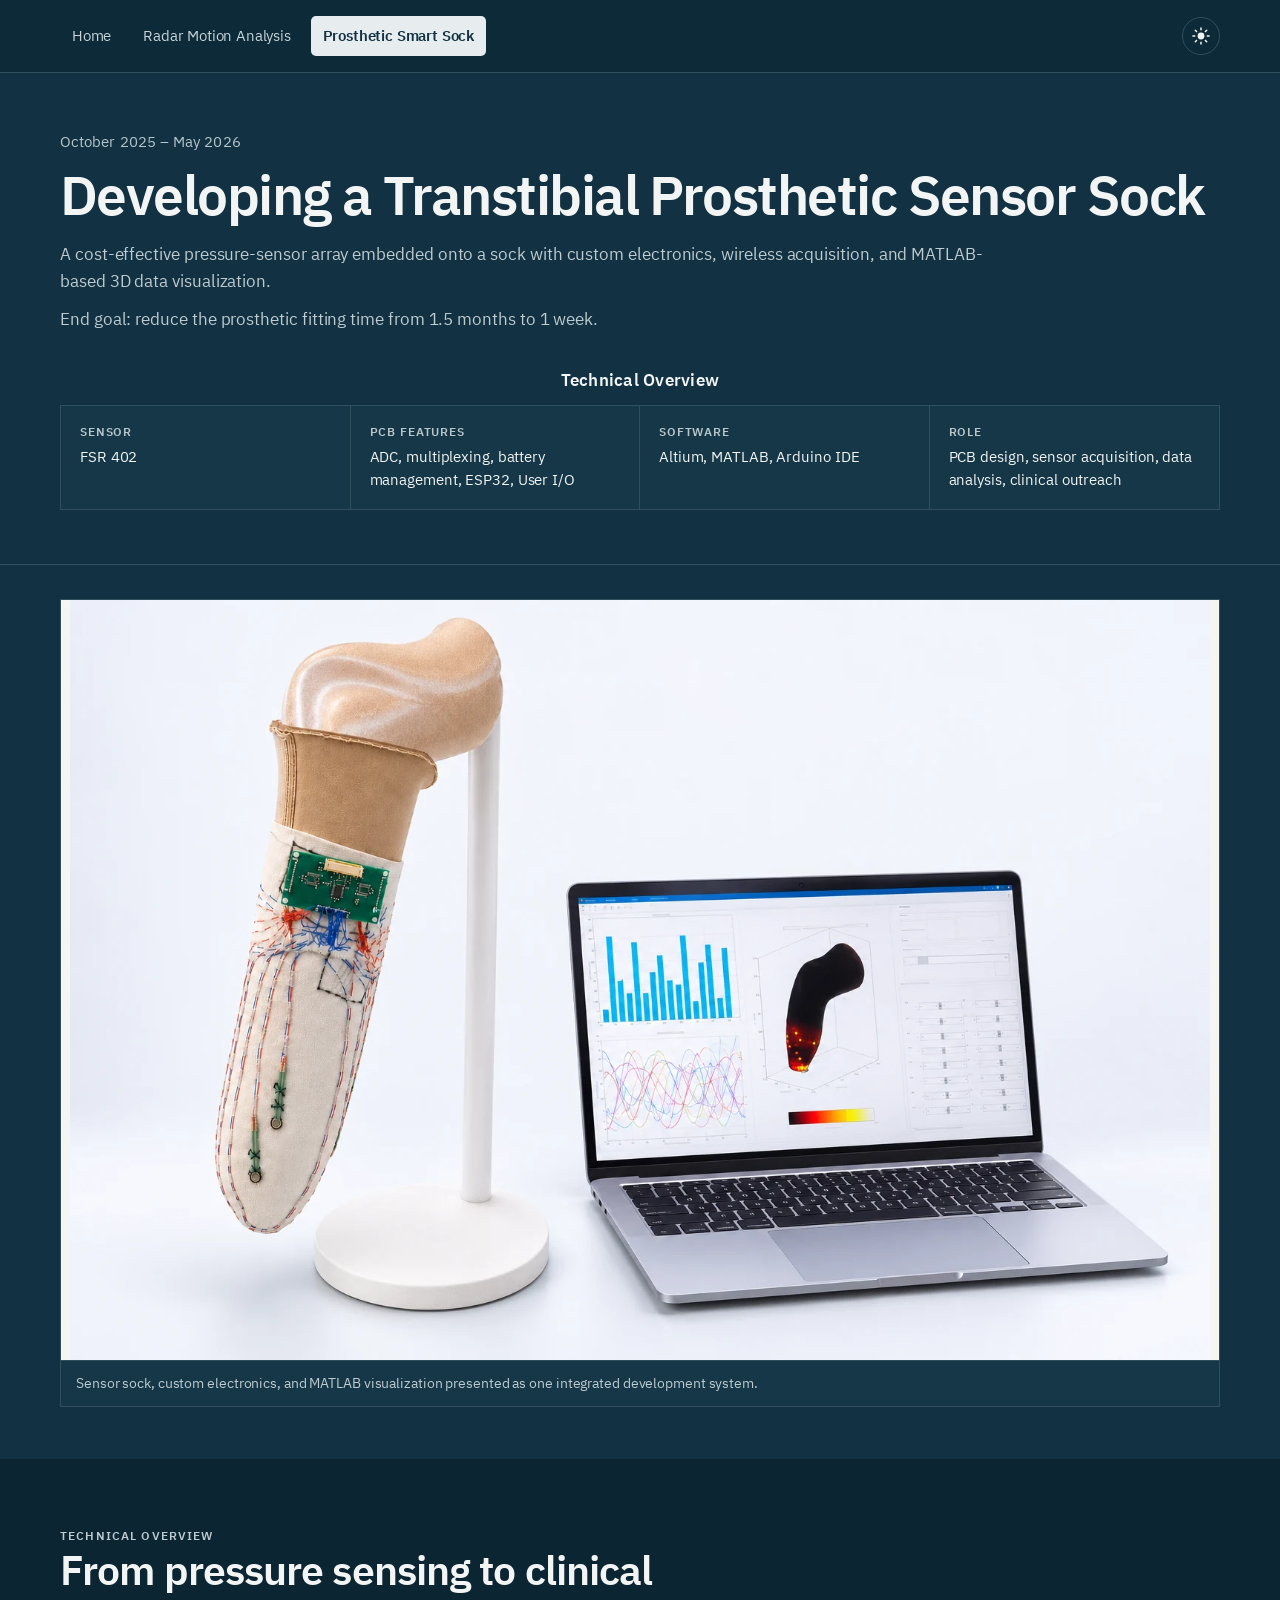
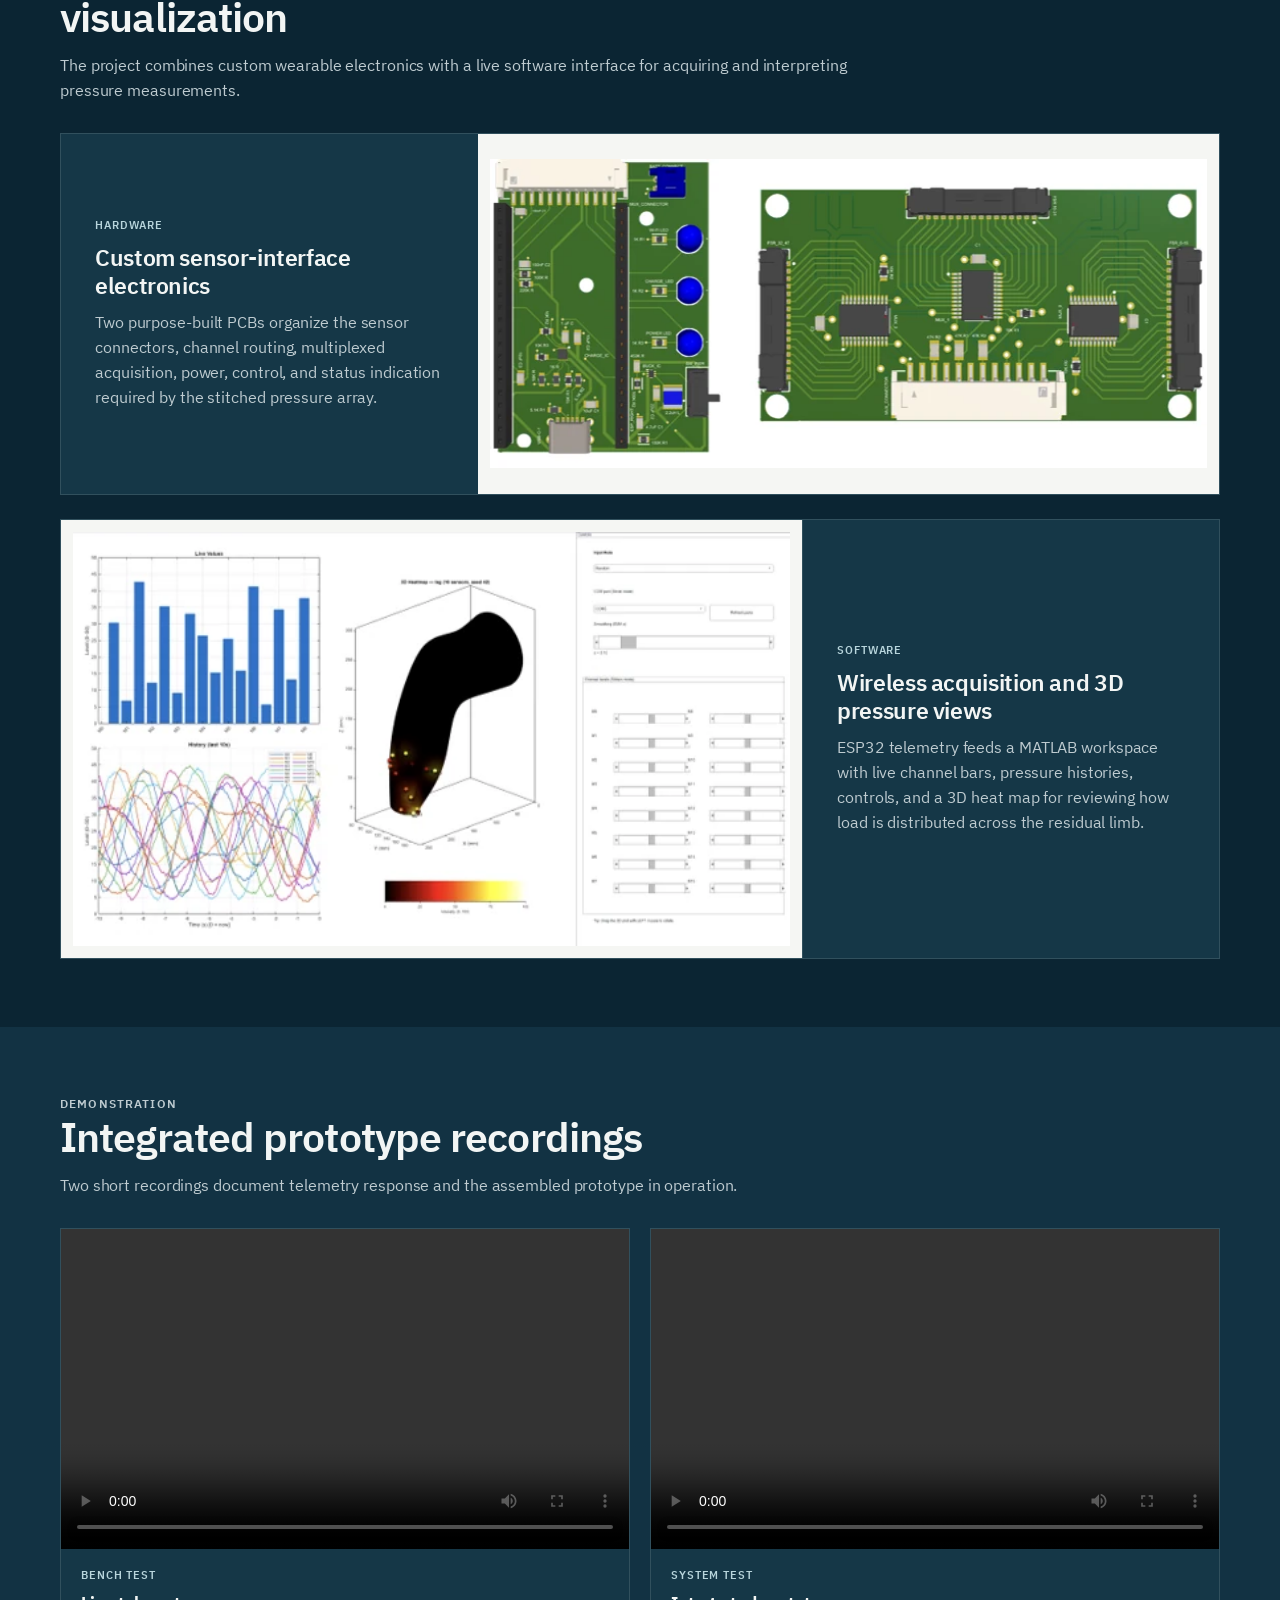
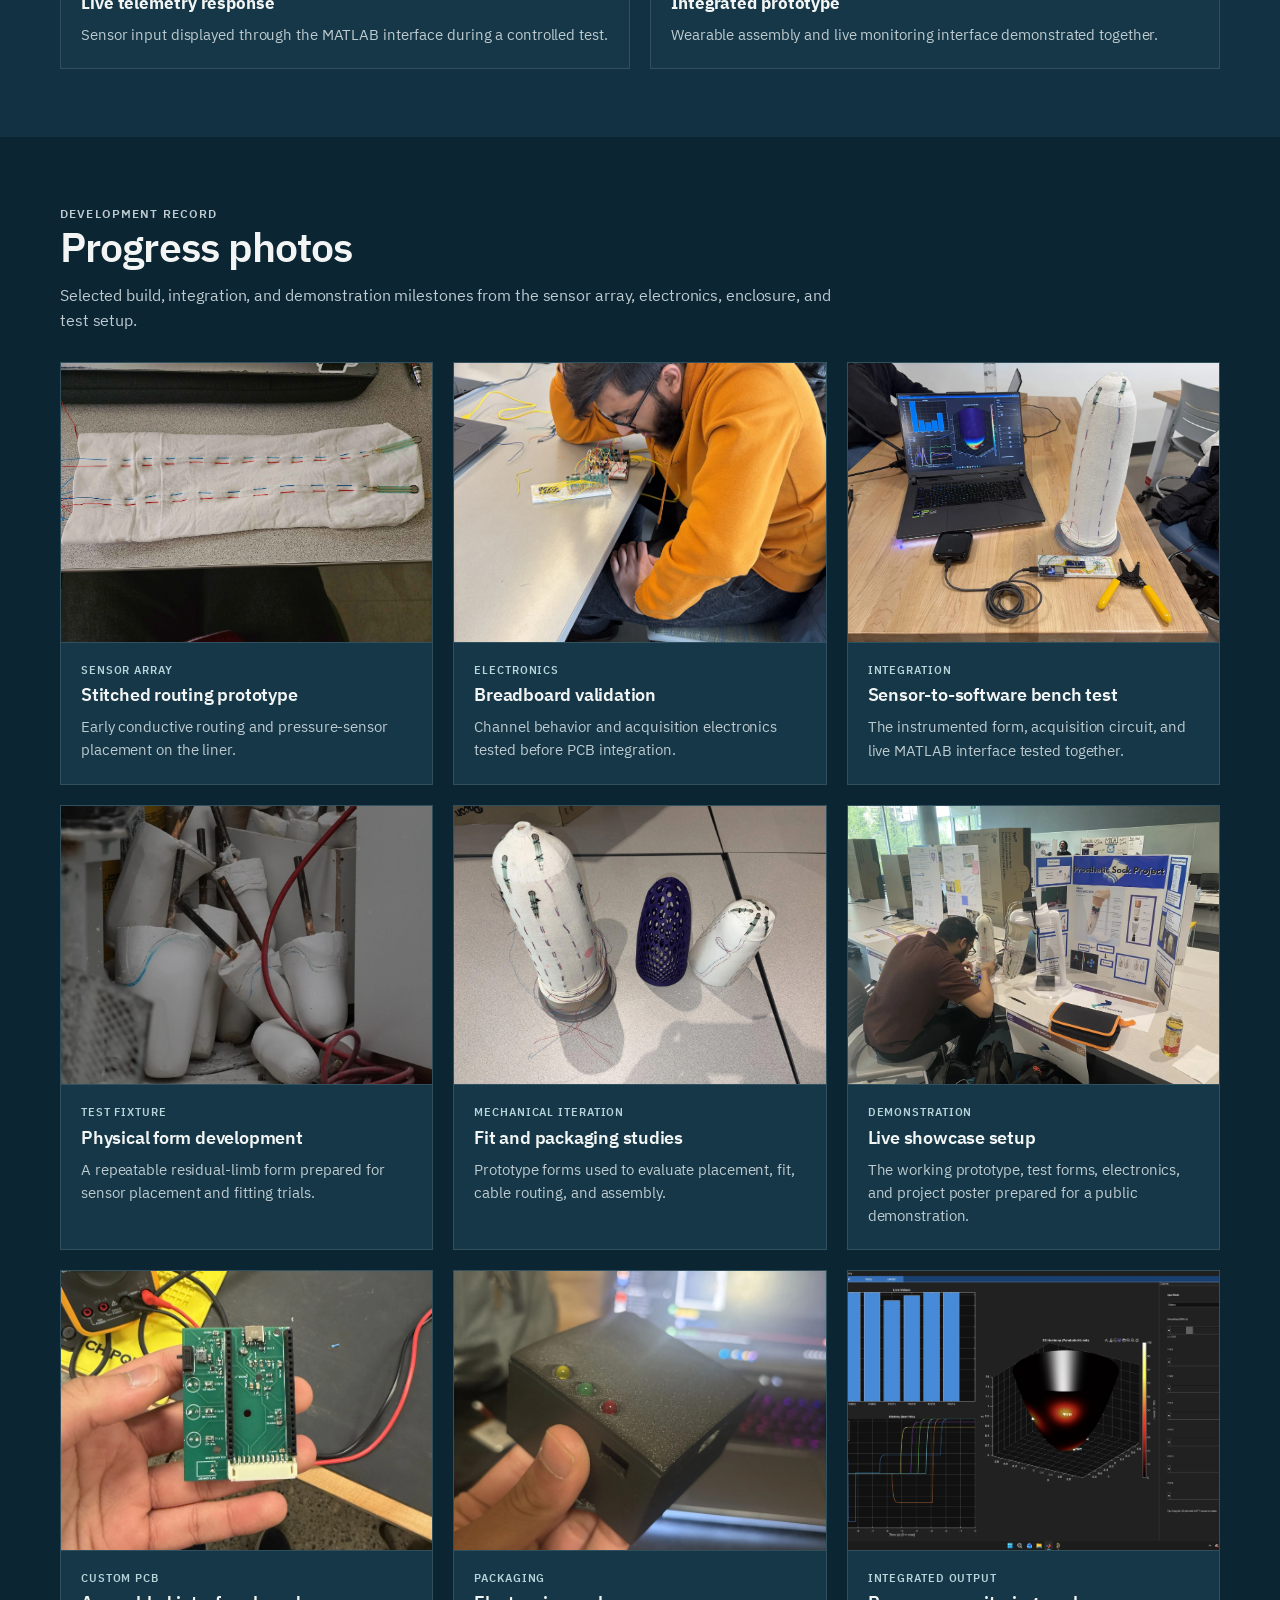
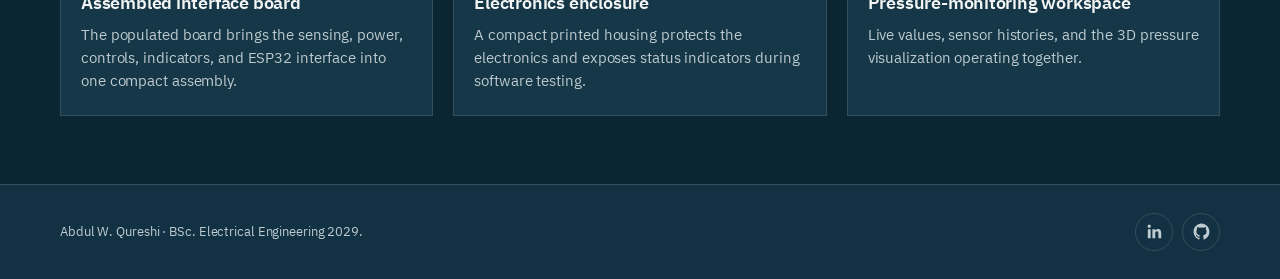
==== prosthetic/index.html @ dc8f9c8f "Publish engineering project showcase" ====
<!doctype html><html lang="en" data-theme="dark"><head><meta charset="utf-8"><meta name="viewport" content="width=device-width,initial-scale=1,viewport-fit=cover"><meta name="theme-color" content="#123243"><title>Developing a Transtibial Prosthetic Sensor Sock · Abdul W. Qureshi</title><meta name="description" content="Technical summary of a pressure-sensing prosthetic liner with custom electronics and MATLAB visualization."><script>(function(){var saved;try{saved=localStorage.getItem('showcase-theme')}catch(error){}document.documentElement.dataset.theme=saved||'dark'})();</script><link rel="stylesheet" href="../assets/styles.css"><link rel="icon" type="image/png" sizes="64x64" href="../assets/favicon-64.png"><link rel="shortcut icon" href="../favicon.ico"><link rel="apple-touch-icon" sizes="180x180" href="../assets/apple-touch-icon.png"></head><body><header class="site-header"><div class="shell header-inner">
      <nav aria-label="Project navigation"><a href="../index.html" class="">Home</a><a href="../radar/index.html" class="">Radar Motion Analysis</a><a href="../prosthetic/index.html" class="active">Prosthetic Smart Sock</a></nav>
      <button class="theme-toggle" type="button" aria-label="Switch to light mode" title="Switch color mode"><svg viewBox="0 0 24 24" aria-hidden="true"><g class="sun-icon"><circle cx="12" cy="12" r="4.1"></circle><path class="sun-rays" d="M12 2.3v2.2M12 19.5v2.2M2.3 12h2.2M19.5 12h2.2M5.15 5.15 6.7 6.7M17.3 17.3l1.55 1.55M18.85 5.15 17.3 6.7M6.7 17.3l-1.55 1.55"></path></g><path class="moon-icon" d="M20.55 15.1A8.65 8.65 0 0 1 8.9 3.45a8.65 8.65 0 1 0 11.65 11.65Z"></path></svg></button>
    </div></header><script>(function(){var header=document.querySelector('.site-header');var lastY=Math.max(window.scrollY,0);var ticking=false;function updateHeader(){var currentY=Math.max(window.scrollY,0);if(currentY<=16||currentY<lastY){header.removeAttribute('data-hidden')}else if(currentY>lastY&&currentY>80){header.setAttribute('data-hidden','true')}lastY=currentY;ticking=false}window.addEventListener('scroll',function(){if(!ticking){window.requestAnimationFrame(updateHeader);ticking=true}},{passive:true})})();</script><main><section class="page-header"><div class="shell"><p class="project-date">October 2025 – May 2026</p><h1 class="prosthetic-title"><span class="prosthetic-title-lead">Developing a Transtibial Prosthetic</span> Sensor Sock</h1><p class="page-summary">A cost-effective pressure-sensor array embedded onto a sock with custom electronics, wireless acquisition, and MATLAB-based 3D data visualization.<span class="goal-line">End goal: reduce the prosthetic fitting time from 1.5 months to 1 week.</span></p><h2 class="overview-title">Technical Overview</h2><dl class="metadata"><div><dt>Sensor</dt><dd>FSR 402</dd></div><div><dt>PCB features</dt><dd>ADC, multiplexing, battery management, ESP32, User I/O</dd></div><div><dt>Software</dt><dd>Altium, MATLAB, Arduino IDE</dd></div><div><dt>Role</dt><dd>PCB design, sensor acquisition, data analysis, clinical outreach</dd></div></dl></div></section>
    <section class="hero-media"><div class="shell"><figure class="hero-frame contain"><img src="../assets/prosthetic/system-render.webp" alt="White-background render of the prosthetic sensor sock, custom electronics, and MATLAB workstation"><figcaption>Sensor sock, custom electronics, and MATLAB visualization presented as one integrated development system.</figcaption></figure></div></section>
    <section class="section gray"><div class="shell"><div class="section-heading"><p class="section-kicker">Technical overview</p><h2>From pressure sensing to clinical visualization</h2><p>The project combines custom wearable electronics with a live software interface for acquiring and interpreting pressure measurements.</p></div><div class="technical-stack">
      <article class="technical-block"><div class="technical-copy"><span class="label">Hardware</span><h3>Custom sensor-interface electronics</h3><p>Two purpose-built PCBs organize the sensor connectors, channel routing, multiplexed acquisition, power, control, and status indication required by the stitched pressure array.</p></div><img src="../assets/prosthetic/pcb-system.webp" alt="Dual custom PCB design for the prosthetic sensor sock"></article>
      <article class="technical-block reverse"><img src="../assets/prosthetic/matlab-interface.webp" alt="MATLAB sensor monitoring interface"><div class="technical-copy"><span class="label">Software</span><h3>Wireless acquisition and 3D pressure views</h3><p>ESP32 telemetry feeds a MATLAB workspace with live channel bars, pressure histories, controls, and a 3D heat map for reviewing how load is distributed across the residual limb.</p></div></article>
    </div></div></section>
    <section class="section white"><div class="shell"><div class="section-heading"><p class="section-kicker">Demonstration</p><h2>Integrated prototype recordings</h2><p>Two short recordings document telemetry response and the assembled prototype in operation.</p></div><div class="video-grid">
      <article class="video-card"><video controls playsinline preload="metadata" src="../assets/prosthetic/telemetry-test.mp4"></video><div class="video-copy"><span class="label">Bench test</span><h3>Live telemetry response</h3><p>Sensor input displayed through the MATLAB interface during a controlled test.</p></div></article>
      <article class="video-card"><video controls playsinline preload="metadata" src="../assets/prosthetic/integrated-demo.mp4"></video><div class="video-copy"><span class="label">System test</span><h3>Integrated prototype</h3><p>Wearable assembly and live monitoring interface demonstrated together.</p></div></article>
    </div></div></section>
    <section class="section gray"><div class="shell"><div class="section-heading"><p class="section-kicker">Development record</p><h2>Progress photos</h2><p>Selected build, integration, and demonstration milestones from the sensor array, electronics, enclosure, and test setup.</p></div><div class="grid-3 progress-grid">
      <article class="card"><img src="../assets/prosthetic/early-layout.webp" alt="Early stitched sensor layout"><div class="card-copy"><span class="label">Sensor array</span><h3>Stitched routing prototype</h3><p>Early conductive routing and pressure-sensor placement on the liner.</p></div></article>
      <article class="card"><img src="../assets/prosthetic/bench-test.webp" alt="Breadboard electronics validation"><div class="card-copy"><span class="label">Electronics</span><h3>Breadboard validation</h3><p>Channel behavior and acquisition electronics tested before PCB integration.</p></div></article>
      <article class="card"><img src="../assets/prosthetic/integrated-bench.webp" alt="Sensor form, breadboard electronics, and MATLAB interface on a workbench"><div class="card-copy"><span class="label">Integration</span><h3>Sensor-to-software bench test</h3><p>The instrumented form, acquisition circuit, and live MATLAB interface tested together.</p></div></article>
      <article class="card"><img src="../assets/prosthetic/form-fabrication.webp" alt="Prosthetic test form during workshop fabrication"><div class="card-copy"><span class="label">Test fixture</span><h3>Physical form development</h3><p>A repeatable residual-limb form prepared for sensor placement and fitting trials.</p></div></article>
      <article class="card"><img src="../assets/prosthetic/iterations.webp" alt="Physical prosthetic design iterations"><div class="card-copy"><span class="label">Mechanical iteration</span><h3>Fit and packaging studies</h3><p>Prototype forms used to evaluate placement, fit, cable routing, and assembly.</p></div></article>
      <article class="card"><img src="../assets/prosthetic/showcase-setup.webp" alt="Prosthetic sensor sock demonstration table and poster"><div class="card-copy"><span class="label">Demonstration</span><h3>Live showcase setup</h3><p>The working prototype, test forms, electronics, and project poster prepared for a public demonstration.</p></div></article>
      <article class="card"><img src="../assets/prosthetic/assembled-pcb.webp" alt="Assembled custom sensor interface PCB"><div class="card-copy"><span class="label">Custom PCB</span><h3>Assembled interface board</h3><p>The populated board brings the sensing, power, controls, indicators, and ESP32 interface into one compact assembly.</p></div></article>
      <article class="card"><img src="../assets/prosthetic/electronics-enclosure.webp" alt="Electronics enclosure with three status indicator lights"><div class="card-copy"><span class="label">Packaging</span><h3>Electronics enclosure</h3><p>A compact printed housing protects the electronics and exposes status indicators during software testing.</p></div></article>
      <article class="card"><img src="../assets/prosthetic/matlab-demo.webp" alt="MATLAB pressure-monitoring demonstration"><div class="card-copy"><span class="label">Integrated output</span><h3>Pressure-monitoring workspace</h3><p>Live values, sensor histories, and the 3D pressure visualization operating together.</p></div></article>
    </div></div></section></main><footer class="site-footer"><div class="shell footer-inner"><span>Abdul W. Qureshi · BSc. Electrical Engineering 2029.</span><div class="social-links" aria-label="Social profiles"><a class="linkedin" href="https://www.linkedin.com/in/abdulwq/?isSelfProfile=true" target="_blank" rel="noreferrer" aria-label="LinkedIn profile" title="LinkedIn"><svg viewBox="0 0 24 24" aria-hidden="true"><path d="M20.45 20.45h-3.56v-5.57c0-1.33-.03-3.04-1.85-3.04-1.85 0-2.14 1.45-2.14 2.94v5.67H9.34V9h3.42v1.56h.05c.48-.9 1.64-1.85 3.37-1.85 3.6 0 4.27 2.37 4.27 5.46v6.28ZM5.34 7.43A2.06 2.06 0 1 1 5.34 3.3a2.06 2.06 0 0 1 0 4.13Zm1.78 13.02H3.56V9h3.56v11.45Z"/></svg></a><a href="https://github.com/AbdulWQ" target="_blank" rel="noreferrer" aria-label="GitHub profile" title="GitHub"><svg viewBox="0 0 24 24" aria-hidden="true"><path fill-rule="evenodd" d="M12 2C6.5 2 2 6.6 2 12.3c0 4.5 2.9 8.4 6.8 9.8.5.1.7-.2.7-.5v-2c-2.8.6-3.4-1.2-3.4-1.2-.5-1.2-1.1-1.5-1.1-1.5-.9-.7.1-.7.1-.7 1 0 1.5 1.1 1.5 1.1.9 1.6 2.4 1.1 3 .9.1-.7.4-1.1.6-1.4-2.2-.3-4.6-1.2-4.6-5.1 0-1.1.4-2 1-2.8-.1-.3-.4-1.3.1-2.7 0 0 .8-.3 2.8 1.1A9.2 9.2 0 0 1 12 7c.9 0 1.7.1 2.5.4 1.9-1.4 2.8-1.1 2.8-1.1.5 1.4.2 2.4.1 2.7.6.7 1 1.7 1 2.8 0 4-2.4 4.8-4.6 5.1.4.3.7 1 .7 1.9v2.8c0 .4.2.6.7.5 4-1.4 6.8-5.3 6.8-9.8C22 6.6 17.5 2 12 2Z" clip-rule="evenodd"/></svg></a></div></div></footer><script>(function(){var root=document.documentElement;var button=document.querySelector('.theme-toggle');var themeMeta=document.querySelector('meta[name="theme-color"]');function sync(){var dark=root.dataset.theme==='dark';button.setAttribute('aria-label',dark?'Switch to light mode':'Switch to dark mode');button.setAttribute('aria-pressed',String(dark));themeMeta.setAttribute('content',dark?'#123243':'#ffffff')}button.addEventListener('click',function(){root.dataset.theme=root.dataset.theme==='dark'?'light':'dark';try{localStorage.setItem('showcase-theme',root.dataset.theme)}catch(error){}sync()});sync()})();</script></body></html>
---- assets/styles.css ----
@font-face{font-family:"IBM Plex Sans";src:url("fonts/IBMPlexSans-Regular.ttf") format("truetype");font-style:normal;font-weight:400;font-display:swap}
@font-face{font-family:"IBM Plex Sans";src:url("fonts/IBMPlexSans-Medium.ttf") format("truetype");font-style:normal;font-weight:500;font-display:swap}
@font-face{font-family:"IBM Plex Sans";src:url("fonts/IBMPlexSans-SemiBold.ttf") format("truetype");font-style:normal;font-weight:600;font-display:swap}
@font-face{font-family:"IBM Plex Sans";src:url("fonts/IBMPlexSans-Bold.ttf") format("truetype");font-style:normal;font-weight:700;font-display:swap}
:root{--paper:#fff;--bg:#f5f7fa;--ink:#172334;--muted:#5c6877;--line:#dce2e8;--blue:#145b9e;--blue-soft:#eaf2f9;--max:1160px}
*{box-sizing:border-box}html{scroll-behavior:smooth;overflow-x:clip}body{margin:0;overflow-x:clip;background:var(--bg);color:var(--ink);font:16px/1.56 "IBM Plex Sans",Arial,sans-serif;letter-spacing:-.006em;-webkit-font-smoothing:antialiased;text-rendering:optimizeLegibility}button,input,textarea,select{font:inherit}img,video{display:block;width:100%;max-width:100%}a{color:inherit}.shell{width:min(calc(100% - 48px),var(--max));margin-inline:auto}.site-header{position:sticky;top:0;z-index:20;background:rgba(255,255,255,.97);border-bottom:1px solid var(--line);backdrop-filter:blur(12px);will-change:transform}.site-header[data-hidden="true"]{transform:translateY(calc(-100% - 1px))}.site-header:focus-within{transform:translateY(0)}.header-inner{position:relative;height:72px;display:flex;align-items:center;justify-content:flex-start}nav{display:flex;align-items:center;gap:8px}nav a{padding:9px 12px;border-radius:5px;color:#465568;text-decoration:none;font-size:.91rem;letter-spacing:-.012em}nav a:hover,nav a:focus-visible{background:#f0f4f7;color:var(--ink)}nav a.active{background:var(--blue-soft);color:var(--blue);font-weight:600}.theme-toggle{position:absolute;right:0;display:grid;width:38px;height:38px;place-items:center;padding:0;border:1px solid var(--line);border-radius:50%;background:transparent;color:var(--ink);cursor:pointer;transition:background .18s ease,color .18s ease,transform .18s ease}.theme-toggle:hover,.theme-toggle:focus-visible{background:var(--blue-soft);color:var(--blue);transform:translateY(-1px)}.theme-toggle svg{display:block;width:20px;height:20px;overflow:visible}.sun-icon circle,.moon-icon{fill:currentColor;stroke:none}.sun-rays{fill:none;stroke:currentColor;stroke-width:1.8;stroke-linecap:round}.sun-icon,.moon-icon{transform-origin:12px 12px}.moon-icon{display:none}html[data-theme="light"] .sun-icon{display:none}html[data-theme="light"] .moon-icon{display:block}
.page-header{padding:58px 0 38px;background:var(--paper);border-bottom:1px solid var(--line)}.project-date{margin:0 0 12px;color:#687586;font-size:.92rem;font-weight:400;letter-spacing:.005em}.section-kicker{margin:0 0 9px;color:var(--blue);font-size:.75rem;font-weight:600;letter-spacing:.095em;text-transform:uppercase}.page-header h1{max-width:1000px;margin:0 0 17px;font-size:clamp(2.25rem,5vw,4.2rem);line-height:1.06;letter-spacing:-.028em;font-weight:600}.page-header h1.prosthetic-title{max-width:var(--max);font-size:clamp(2.25rem,4.3vw,3.65rem)}.page-summary{max-width:930px;margin:0;color:var(--muted);font-size:1.08rem;letter-spacing:-.004em}.goal-line{display:block;margin-top:.65rem}.overview-title{margin:34px 0 12px;text-align:center;font-size:1.05rem;font-weight:600;letter-spacing:.015em}.metadata{display:grid;grid-template-columns:repeat(4,1fr);margin-top:0;border:1px solid var(--line);background:var(--paper)}.metadata div{padding:17px 19px;border-right:1px solid var(--line)}.metadata div:last-child{border-right:0}.metadata dt{margin-bottom:5px;color:#768392;font-size:.72rem;font-weight:600;letter-spacing:.075em;text-transform:uppercase}.metadata dd{margin:0;font-size:.92rem}
.hero-media{padding:34px 0 52px;background:var(--paper)}.hero-frame{margin:0;border:1px solid var(--line);background:#fff}.hero-frame img{max-height:760px;object-fit:cover}.hero-frame.contain img{object-fit:contain;background:#f8fafc}.hero-frame figcaption{padding:12px 15px;border-top:1px solid var(--line);color:var(--muted);font-size:.87rem}
.section{padding:68px 0}.section.white{background:var(--paper)}.section.gray{background:var(--bg)}.section-heading{max-width:800px;margin-bottom:30px}.section-heading h2{margin:0 0 12px;font-size:clamp(1.75rem,3.2vw,2.55rem);line-height:1.16;letter-spacing:-.022em;font-weight:600}.section-heading p{margin:0;color:var(--muted)}.grid-2{display:grid;grid-template-columns:repeat(2,1fr);gap:20px}.grid-3{display:grid;grid-template-columns:repeat(3,1fr);gap:20px}.card{min-width:0;background:#fff;border:1px solid var(--line)}.card img{aspect-ratio:16/10;object-fit:contain;background:#fff}.card .crop{object-fit:cover}.card-copy{padding:19px 20px 22px;border-top:1px solid var(--line)}.card-copy h3{margin:3px 0 8px;font-size:1.1rem;line-height:1.3;letter-spacing:-.012em;font-weight:600}.card-copy p{margin:0;color:var(--muted);font-size:.93rem}.label{display:block;margin-bottom:5px;color:var(--blue);font-size:.7rem;font-weight:600;letter-spacing:.08em;text-transform:uppercase}
.technical-block{display:grid;grid-template-columns:.72fr 1.28fr;border:1px solid var(--line);background:#fff}.technical-copy{display:flex;flex-direction:column;justify-content:center;padding:34px}.technical-copy h3{margin:4px 0 10px;font-size:1.42rem;line-height:1.25;letter-spacing:-.016em;font-weight:600}.technical-copy p{margin:0;color:var(--muted)}.technical-block img{height:100%;min-height:360px;object-fit:contain;padding:12px;background:#fff}.technical-block.reverse{grid-template-columns:1.28fr .72fr}.technical-block.reverse img{order:1}.technical-block.reverse .technical-copy{order:2;border-left:1px solid var(--line)}.technical-stack{display:grid;gap:24px}
.responsibilities{display:grid;grid-template-columns:repeat(2,1fr);gap:12px;margin:0;padding:0;list-style:none}.responsibilities li{padding:17px 18px;border:1px solid var(--line);background:#fff}.responsibilities strong{display:block;margin-bottom:4px}.responsibilities span{color:var(--muted);font-size:.93rem}.video-grid{display:grid;grid-template-columns:repeat(2,1fr);gap:20px}.video-card{border:1px solid var(--line);background:#fff}.video-card video{aspect-ratio:16/9;object-fit:contain;background:#0d1621}.video-copy{padding:18px 20px 21px;border-top:1px solid var(--line)}.video-copy h3{margin:3px 0 7px;font-size:1.08rem}.video-copy p{margin:0;color:var(--muted);font-size:.92rem}.disclaimer{margin-top:17px;color:var(--muted);font-size:.86rem}
.project-index{padding:66px 0 80px}.index-heading{max-width:1040px;margin-bottom:36px}.index-heading h1{margin:0 0 13px;font-size:clamp(2.2rem,5vw,4rem);line-height:1.06;letter-spacing:-.03em;font-weight:600}.index-heading p{margin:0;color:var(--muted);font-size:1.05rem}.intro-line{display:block}.project-list{display:grid;grid-auto-rows:1fr;gap:24px}.project-row{display:grid;height:100%;grid-template-columns:.92fr 1.08fr;border:1px solid var(--line);background:#fff;text-decoration:none}.project-row:hover{border-color:#aebdca;box-shadow:0 12px 36px rgba(23,35,52,.07)}.project-row img{height:100%;min-height:330px;object-fit:cover}.project-row img.project-thumb-contain{object-fit:contain;padding:16px;background:#fff}.project-row-copy{display:flex;flex-direction:column;justify-content:center;padding:38px}.project-row-copy h2{margin:4px 0 10px;font-size:clamp(1.6rem,3vw,2.35rem);line-height:1.13;letter-spacing:-.022em;font-weight:600}.project-row-copy p{margin:0 0 19px;color:var(--muted)}.tags{display:flex;flex-wrap:wrap;gap:7px}.tag{padding:5px 8px;border:1px solid var(--line);border-radius:4px;color:#536274;font-size:.78rem;letter-spacing:0}.view-link{margin-top:22px;color:var(--blue);font-weight:600;font-size:.91rem}.site-footer{padding:28px 0;background:#fff;border-top:1px solid var(--line);color:var(--muted);font-size:.84rem}.footer-inner{display:flex;min-height:38px;align-items:center;justify-content:space-between;gap:20px}.social-links{display:flex;align-items:center;gap:9px;margin-left:auto}.social-links a{display:grid;width:38px;height:38px;place-items:center;border:1px solid var(--line);border-radius:50%;color:var(--muted);transition:background .18s ease,color .18s ease,transform .18s ease}.social-links a:hover,.social-links a:focus-visible{background:var(--blue-soft);color:var(--blue);transform:translateY(-1px)}.social-links svg{display:block;width:19px;height:19px;fill:currentColor}
.motion-card .motion-stage{display:grid;place-items:center;height:430px;overflow:hidden;background:#05080c}.motion-card .motion-stage img{width:100%;height:430px;object-fit:contain;aspect-ratio:auto;background:#05080c;transform:scale(1.42)}.motion-card .motion-stage img.crop-embedded-legend{align-self:start;width:auto;max-width:none;height:525px;transform:scale(1.23);transform-origin:center 38%}.motion-key{display:grid;grid-template-columns:repeat(2,minmax(0,1fr));gap:7px 16px;padding:13px 18px;background:#0d1621;color:#f4f7fa;font-size:.8rem}.motion-key .joint-map{grid-column:1/-1;color:#b9c6d2}.key-dot{display:inline-block;width:9px;height:9px;margin-right:7px;border-radius:50%;vertical-align:1px}.key-white{background:#fff}.key-yellow{background:#f2cb32}.key-blue{background:#367cf5}.key-red{background:#ff613d}.progress-grid .card img{aspect-ratio:4/3;object-fit:cover}.comparison-stack{display:grid;gap:26px}.comparison-card{border:1px solid var(--line);background:#fff}.compare-media{--position:50%;position:relative;aspect-ratio:1.99/1;overflow:hidden;background:#fff}.compare-media>img,.compare-reveal,.compare-reveal img{position:absolute;inset:0;width:100%;height:100%}.compare-media>img,.compare-reveal img{object-fit:contain}.compare-reveal{clip-path:inset(0 calc(100% - var(--position)) 0 0)}.compare-divider{position:absolute;z-index:3;top:0;bottom:0;left:var(--position);width:2px;background:#fff;box-shadow:0 0 0 1px rgba(18,34,50,.4)}.compare-divider:after{content:'↔';position:absolute;top:50%;left:50%;display:grid;place-items:center;width:38px;height:38px;transform:translate(-50%,-50%);border:2px solid #fff;border-radius:50%;background:var(--blue);color:#fff;font-weight:700;box-shadow:0 3px 12px rgba(0,0,0,.22)}.compare-range{position:absolute;z-index:4;inset:0;width:100%;height:100%;margin:0;cursor:ew-resize;opacity:0}.compare-range:focus-visible~.compare-divider{outline:3px solid #ffbf47;outline-offset:3px}.compare-label{position:absolute;z-index:2;top:12px;padding:6px 9px;border-radius:4px;background:rgba(13,22,33,.86);color:#fff;font-size:.73rem;font-weight:700;letter-spacing:.03em}.compare-label.left{left:12px}.compare-label.right{right:12px}.comparison-copy{padding:20px 22px 23px;border-top:1px solid var(--line)}.comparison-copy h3{margin:3px 0 8px;font-size:1.2rem;letter-spacing:-.014em;font-weight:600}.comparison-copy p{margin:0;color:var(--muted)}.comparison-hint{display:block;margin-top:10px;color:var(--blue);font-size:.8rem;font-weight:600}
html[data-theme="dark"]{color-scheme:dark;--paper:#123243;--bg:#0b2533;--ink:#f2f5f4;--muted:#becbd0;--line:#31505d;--blue:#b8d5dc;--blue-soft:#1c4353}.site-header{transition:background .2s ease,border-color .2s ease,transform .24s ease}.section,.page-header,.hero-media,.card,.technical-block,.video-card,.comparison-card,.metadata,.project-row,.site-footer,.project-index{transition:background .2s ease,color .2s ease,border-color .2s ease}html[data-theme="dark"] .site-header{background:rgba(13,43,57,.96)}html[data-theme="dark"] nav a{color:#c7d4d8}html[data-theme="dark"] nav a:hover,html[data-theme="dark"] nav a:focus-visible{background:#1b4352;color:#fff}html[data-theme="dark"] nav a.active{background:#e7edef;color:#123243}html[data-theme="dark"] .page-header,html[data-theme="dark"] .hero-media,html[data-theme="dark"] .section.white,html[data-theme="dark"] .site-footer{background:#123243}html[data-theme="dark"] .section.gray,html[data-theme="dark"] .project-index{background:#0b2533}html[data-theme="dark"] .card,html[data-theme="dark"] .technical-block,html[data-theme="dark"] .video-card,html[data-theme="dark"] .comparison-card,html[data-theme="dark"] .metadata,html[data-theme="dark"] .project-row,html[data-theme="dark"] .hero-frame{background:#153747}html[data-theme="dark"] .project-date,html[data-theme="dark"] .metadata dt,html[data-theme="dark"] .tag{color:#b7c6cb}html[data-theme="dark"] .technical-block img,html[data-theme="dark"] .card>img,html[data-theme="dark"] .hero-frame.contain img,html[data-theme="dark"] .compare-media{background:#f5f6f3}html[data-theme="dark"] .progress-grid .card>img{background:#153747}html[data-theme="dark"] .tag{background:#102e3c}html[data-theme="dark"] .compare-label{background:rgba(11,37,51,.9)}
@media(prefers-reduced-motion:reduce){.site-header{transition:none}}
@media(max-width:900px){.header-inner{padding:10px 0}nav{width:100%;overflow-x:auto;padding-bottom:2px}nav a{white-space:nowrap}.metadata{grid-template-columns:repeat(2,1fr)}.metadata div:nth-child(2){border-right:0}.metadata div:nth-child(-n+2){border-bottom:1px solid var(--line)}.grid-3{grid-template-columns:1fr}.technical-block,.technical-block.reverse{grid-template-columns:1fr}.technical-block.reverse img,.technical-block.reverse .technical-copy{order:initial}.technical-block.reverse .technical-copy{border-left:0;border-top:1px solid var(--line)}.project-row{grid-template-columns:1fr}.project-row img{min-height:0;aspect-ratio:16/9}}
@media(max-width:660px){.shell{width:min(calc(100% - 30px),var(--max))}.header-inner{height:64px;min-height:64px;justify-content:flex-start}.theme-toggle{right:0;width:36px;height:36px}nav{display:grid;width:calc(100% - 44px);grid-template-columns:repeat(3,minmax(0,1fr));gap:5px;overflow:visible;padding:0}nav a{display:grid;min-height:43px;place-items:center;padding:7px 4px;text-align:center;white-space:normal;font-size:.7rem;line-height:1.15}.page-header{padding:42px 0 30px}.page-header h1,.page-header h1.prosthetic-title{font-size:clamp(2.2rem,11vw,3.1rem)}.metadata,.grid-2,.video-grid,.responsibilities{grid-template-columns:1fr}.metadata div,.metadata div:nth-child(2){border-right:0;border-bottom:1px solid var(--line)}.metadata div:last-child{border-bottom:0}.section{padding:52px 0}.hero-media{padding:24px 0 42px}.hero-frame img{max-height:none}.technical-block img{min-height:0;aspect-ratio:auto}.technical-copy,.project-row-copy{padding:23px 20px}.project-index{padding:46px 0 62px}.card img{aspect-ratio:auto;max-height:430px}.progress-grid .card img{aspect-ratio:4/3}.motion-card .motion-stage,.motion-card .motion-stage img{min-height:300px;height:340px}.motion-card .motion-stage img.crop-embedded-legend{height:415px}.compare-label{top:7px;padding:4px 6px;font-size:.63rem}.compare-label.left{left:7px}.compare-label.right{right:7px}.compare-divider:after{width:32px;height:32px}.comparison-copy{padding:18px 19px 21px}.site-footer{padding:22px 0}.social-links{flex:0 0 auto}}
@media(min-width:800px){.prosthetic-title-lead{white-space:nowrap}}
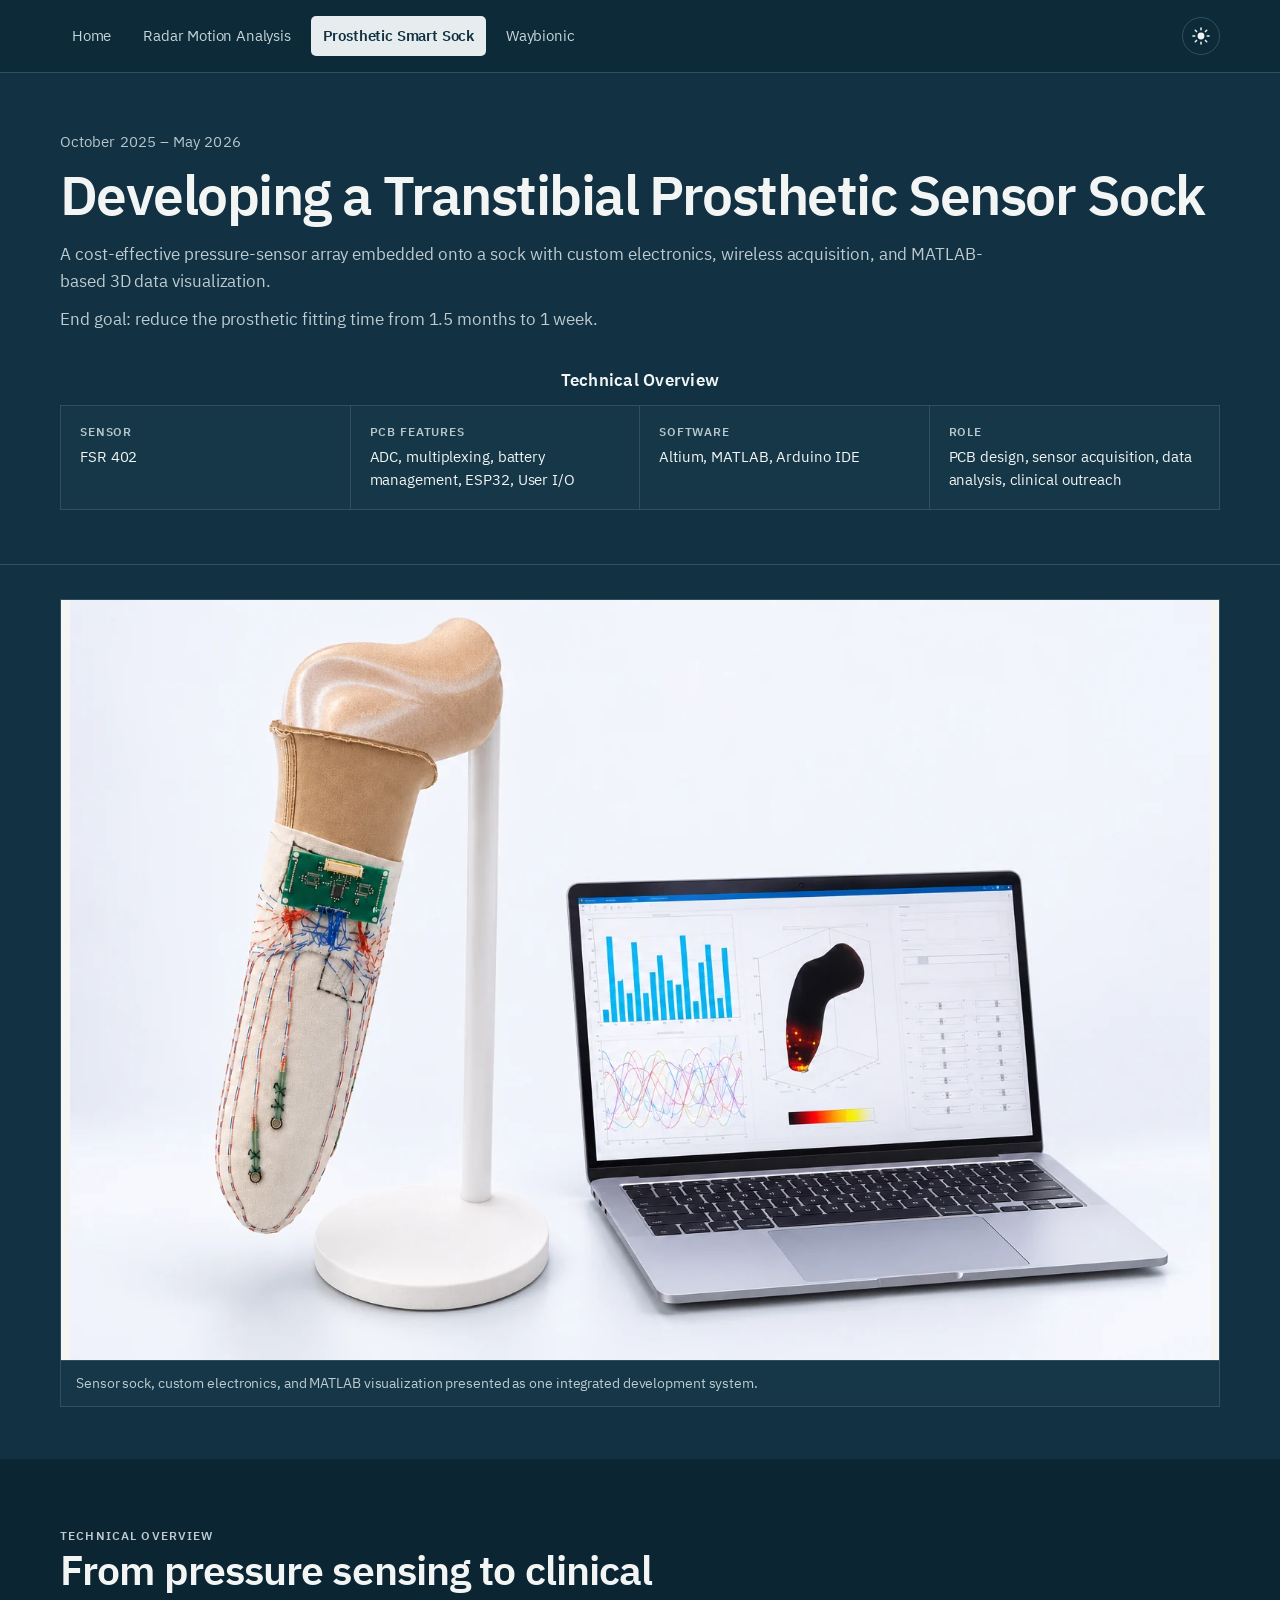
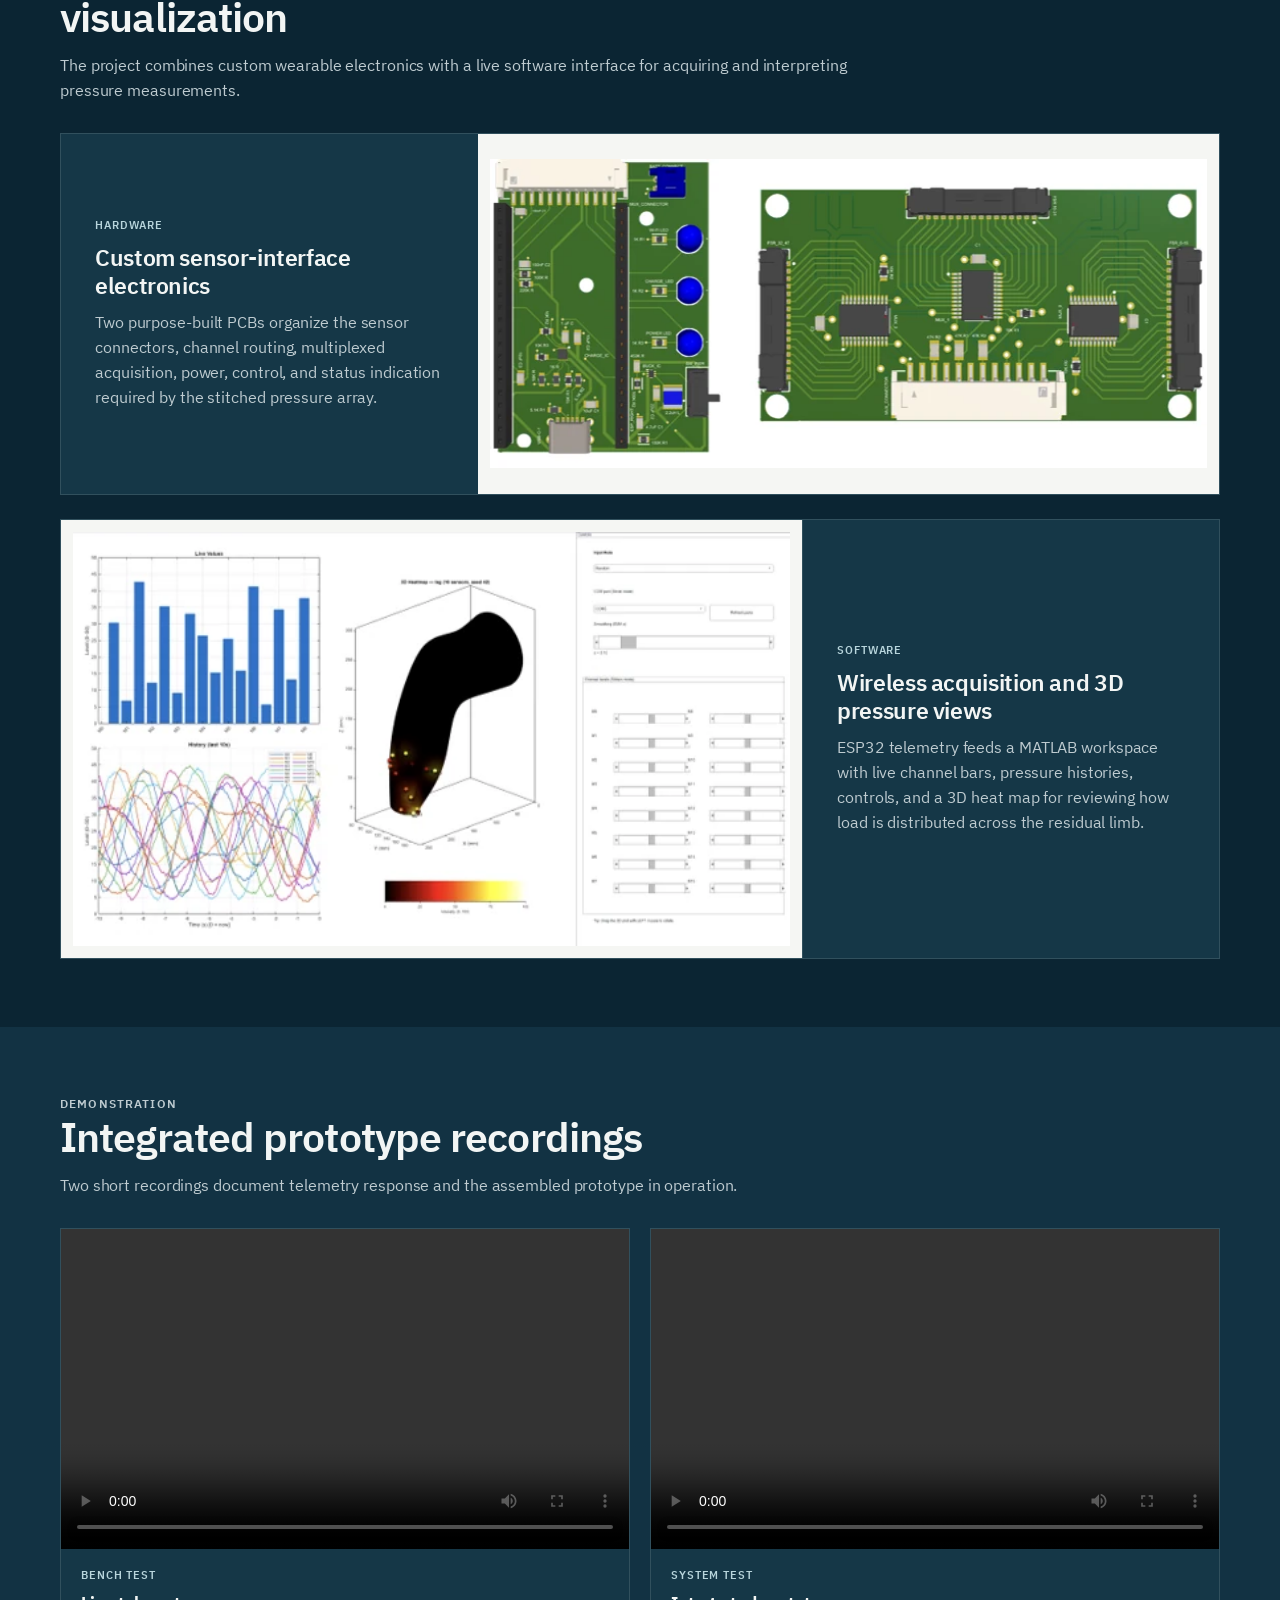
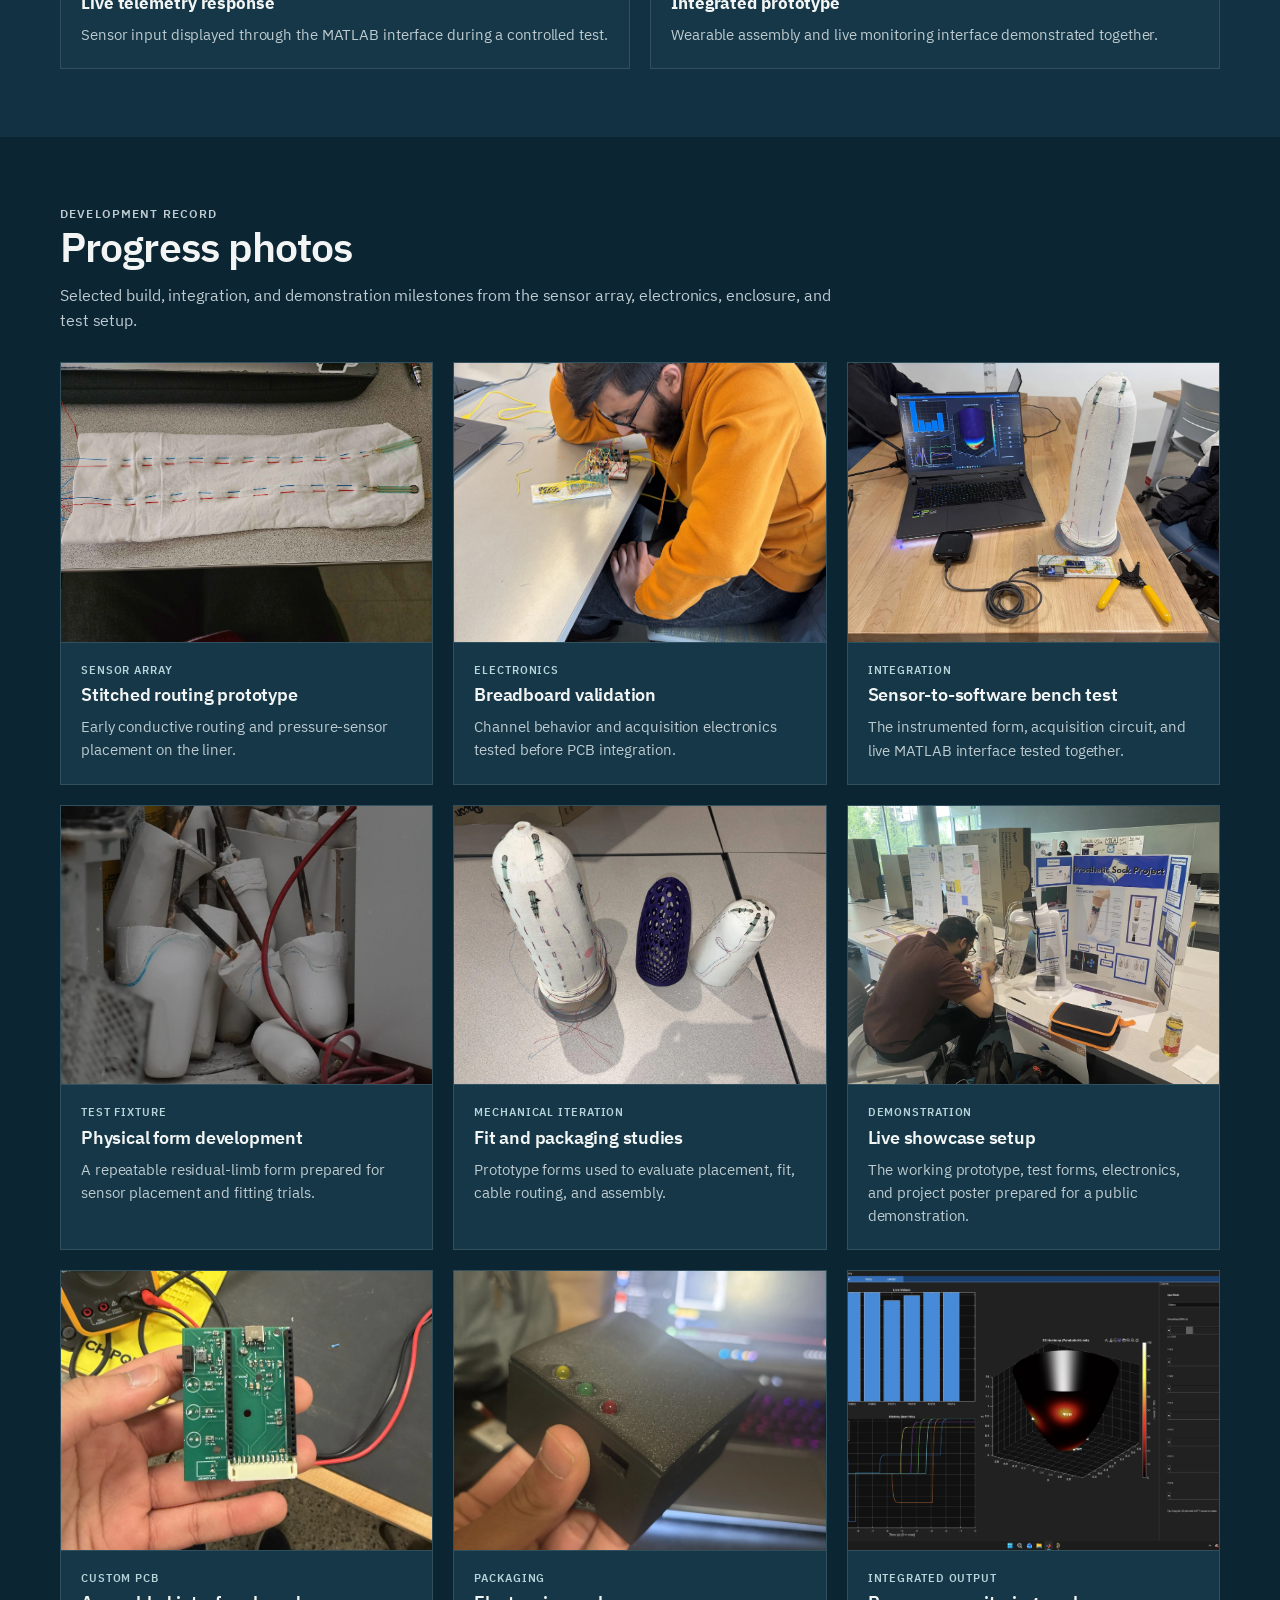
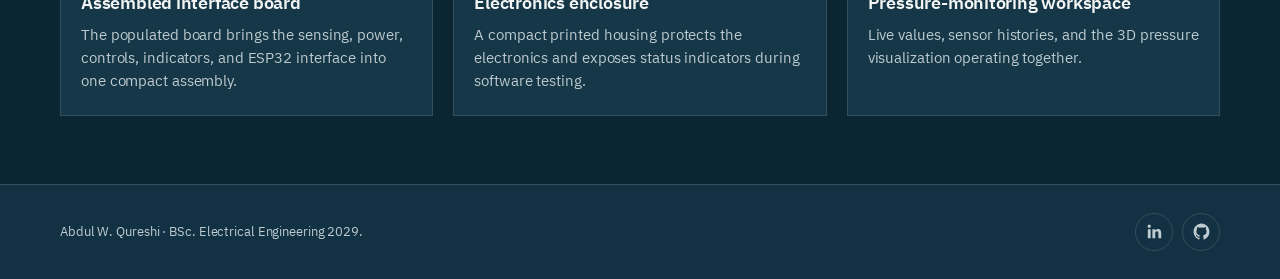
==== commit 68601cab: "Add Waybionic project page and refresh homepage" ====
--- a/prosthetic/index.html
+++ b/prosthetic/index.html
@@ -1,5 +1,5 @@
 <!doctype html><html lang="en" data-theme="dark"><head><meta charset="utf-8"><meta name="viewport" content="width=device-width,initial-scale=1,viewport-fit=cover"><meta name="theme-color" content="#123243"><title>Developing a Transtibial Prosthetic Sensor Sock · Abdul W. Qureshi</title><meta name="description" content="Technical summary of a pressure-sensing prosthetic liner with custom electronics and MATLAB visualization."><script>(function(){var saved;try{saved=localStorage.getItem('showcase-theme')}catch(error){}document.documentElement.dataset.theme=saved||'dark'})();</script><link rel="stylesheet" href="../assets/styles.css"><link rel="icon" type="image/png" sizes="64x64" href="../assets/favicon-64.png"><link rel="shortcut icon" href="../favicon.ico"><link rel="apple-touch-icon" sizes="180x180" href="../assets/apple-touch-icon.png"></head><body><header class="site-header"><div class="shell header-inner">
-      <nav aria-label="Project navigation"><a href="../index.html" class="">Home</a><a href="../radar/index.html" class="">Radar Motion Analysis</a><a href="../prosthetic/index.html" class="active">Prosthetic Smart Sock</a></nav>
+      <nav aria-label="Project navigation"><a href="../index.html" class="">Home</a><a href="../radar/index.html" class="">Radar Motion Analysis</a><a href="../prosthetic/index.html" class="active">Prosthetic Smart Sock</a><a href="../waybionic/index.html" class="">Waybionic</a></nav>
       <button class="theme-toggle" type="button" aria-label="Switch to light mode" title="Switch color mode"><svg viewBox="0 0 24 24" aria-hidden="true"><g class="sun-icon"><circle cx="12" cy="12" r="4.1"></circle><path class="sun-rays" d="M12 2.3v2.2M12 19.5v2.2M2.3 12h2.2M19.5 12h2.2M5.15 5.15 6.7 6.7M17.3 17.3l1.55 1.55M18.85 5.15 17.3 6.7M6.7 17.3l-1.55 1.55"></path></g><path class="moon-icon" d="M20.55 15.1A8.65 8.65 0 0 1 8.9 3.45a8.65 8.65 0 1 0 11.65 11.65Z"></path></svg></button>
     </div></header><script>(function(){var header=document.querySelector('.site-header');var lastY=Math.max(window.scrollY,0);var ticking=false;function updateHeader(){var currentY=Math.max(window.scrollY,0);if(currentY<=16||currentY<lastY){header.removeAttribute('data-hidden')}else if(currentY>lastY&&currentY>80){header.setAttribute('data-hidden','true')}lastY=currentY;ticking=false}window.addEventListener('scroll',function(){if(!ticking){window.requestAnimationFrame(updateHeader);ticking=true}},{passive:true})})();</script><main><section class="page-header"><div class="shell"><p class="project-date">October 2025 – May 2026</p><h1 class="prosthetic-title"><span class="prosthetic-title-lead">Developing a Transtibial Prosthetic</span> Sensor Sock</h1><p class="page-summary">A cost-effective pressure-sensor array embedded onto a sock with custom electronics, wireless acquisition, and MATLAB-based 3D data visualization.<span class="goal-line">End goal: reduce the prosthetic fitting time from 1.5 months to 1 week.</span></p><h2 class="overview-title">Technical Overview</h2><dl class="metadata"><div><dt>Sensor</dt><dd>FSR 402</dd></div><div><dt>PCB features</dt><dd>ADC, multiplexing, battery management, ESP32, User I/O</dd></div><div><dt>Software</dt><dd>Altium, MATLAB, Arduino IDE</dd></div><div><dt>Role</dt><dd>PCB design, sensor acquisition, data analysis, clinical outreach</dd></div></dl></div></section>
     <section class="hero-media"><div class="shell"><figure class="hero-frame contain"><img src="../assets/prosthetic/system-render.webp" alt="White-background render of the prosthetic sensor sock, custom electronics, and MATLAB workstation"><figcaption>Sensor sock, custom electronics, and MATLAB visualization presented as one integrated development system.</figcaption></figure></div></section>
--- a/assets/styles.css
+++ b/assets/styles.css
@@ -12,8 +12,17 @@
 .responsibilities{display:grid;grid-template-columns:repeat(2,1fr);gap:12px;margin:0;padding:0;list-style:none}.responsibilities li{padding:17px 18px;border:1px solid var(--line);background:#fff}.responsibilities strong{display:block;margin-bottom:4px}.responsibilities span{color:var(--muted);font-size:.93rem}.video-grid{display:grid;grid-template-columns:repeat(2,1fr);gap:20px}.video-card{border:1px solid var(--line);background:#fff}.video-card video{aspect-ratio:16/9;object-fit:contain;background:#0d1621}.video-copy{padding:18px 20px 21px;border-top:1px solid var(--line)}.video-copy h3{margin:3px 0 7px;font-size:1.08rem}.video-copy p{margin:0;color:var(--muted);font-size:.92rem}.disclaimer{margin-top:17px;color:var(--muted);font-size:.86rem}
 .project-index{padding:66px 0 80px}.index-heading{max-width:1040px;margin-bottom:36px}.index-heading h1{margin:0 0 13px;font-size:clamp(2.2rem,5vw,4rem);line-height:1.06;letter-spacing:-.03em;font-weight:600}.index-heading p{margin:0;color:var(--muted);font-size:1.05rem}.intro-line{display:block}.project-list{display:grid;grid-auto-rows:1fr;gap:24px}.project-row{display:grid;height:100%;grid-template-columns:.92fr 1.08fr;border:1px solid var(--line);background:#fff;text-decoration:none}.project-row:hover{border-color:#aebdca;box-shadow:0 12px 36px rgba(23,35,52,.07)}.project-row img{height:100%;min-height:330px;object-fit:cover}.project-row img.project-thumb-contain{object-fit:contain;padding:16px;background:#fff}.project-row-copy{display:flex;flex-direction:column;justify-content:center;padding:38px}.project-row-copy h2{margin:4px 0 10px;font-size:clamp(1.6rem,3vw,2.35rem);line-height:1.13;letter-spacing:-.022em;font-weight:600}.project-row-copy p{margin:0 0 19px;color:var(--muted)}.tags{display:flex;flex-wrap:wrap;gap:7px}.tag{padding:5px 8px;border:1px solid var(--line);border-radius:4px;color:#536274;font-size:.78rem;letter-spacing:0}.view-link{margin-top:22px;color:var(--blue);font-weight:600;font-size:.91rem}.site-footer{padding:28px 0;background:#fff;border-top:1px solid var(--line);color:var(--muted);font-size:.84rem}.footer-inner{display:flex;min-height:38px;align-items:center;justify-content:space-between;gap:20px}.social-links{display:flex;align-items:center;gap:9px;margin-left:auto}.social-links a{display:grid;width:38px;height:38px;place-items:center;border:1px solid var(--line);border-radius:50%;color:var(--muted);transition:background .18s ease,color .18s ease,transform .18s ease}.social-links a:hover,.social-links a:focus-visible{background:var(--blue-soft);color:var(--blue);transform:translateY(-1px)}.social-links svg{display:block;width:19px;height:19px;fill:currentColor}
 .motion-card .motion-stage{display:grid;place-items:center;height:430px;overflow:hidden;background:#05080c}.motion-card .motion-stage img{width:100%;height:430px;object-fit:contain;aspect-ratio:auto;background:#05080c;transform:scale(1.42)}.motion-card .motion-stage img.crop-embedded-legend{align-self:start;width:auto;max-width:none;height:525px;transform:scale(1.23);transform-origin:center 38%}.motion-key{display:grid;grid-template-columns:repeat(2,minmax(0,1fr));gap:7px 16px;padding:13px 18px;background:#0d1621;color:#f4f7fa;font-size:.8rem}.motion-key .joint-map{grid-column:1/-1;color:#b9c6d2}.key-dot{display:inline-block;width:9px;height:9px;margin-right:7px;border-radius:50%;vertical-align:1px}.key-white{background:#fff}.key-yellow{background:#f2cb32}.key-blue{background:#367cf5}.key-red{background:#ff613d}.progress-grid .card img{aspect-ratio:4/3;object-fit:cover}.comparison-stack{display:grid;gap:26px}.comparison-card{border:1px solid var(--line);background:#fff}.compare-media{--position:50%;position:relative;aspect-ratio:1.99/1;overflow:hidden;background:#fff}.compare-media>img,.compare-reveal,.compare-reveal img{position:absolute;inset:0;width:100%;height:100%}.compare-media>img,.compare-reveal img{object-fit:contain}.compare-reveal{clip-path:inset(0 calc(100% - var(--position)) 0 0)}.compare-divider{position:absolute;z-index:3;top:0;bottom:0;left:var(--position);width:2px;background:#fff;box-shadow:0 0 0 1px rgba(18,34,50,.4)}.compare-divider:after{content:'↔';position:absolute;top:50%;left:50%;display:grid;place-items:center;width:38px;height:38px;transform:translate(-50%,-50%);border:2px solid #fff;border-radius:50%;background:var(--blue);color:#fff;font-weight:700;box-shadow:0 3px 12px rgba(0,0,0,.22)}.compare-range{position:absolute;z-index:4;inset:0;width:100%;height:100%;margin:0;cursor:ew-resize;opacity:0}.compare-range:focus-visible~.compare-divider{outline:3px solid #ffbf47;outline-offset:3px}.compare-label{position:absolute;z-index:2;top:12px;padding:6px 9px;border-radius:4px;background:rgba(13,22,33,.86);color:#fff;font-size:.73rem;font-weight:700;letter-spacing:.03em}.compare-label.left{left:12px}.compare-label.right{right:12px}.comparison-copy{padding:20px 22px 23px;border-top:1px solid var(--line)}.comparison-copy h3{margin:3px 0 8px;font-size:1.2rem;letter-spacing:-.014em;font-weight:600}.comparison-copy p{margin:0;color:var(--muted)}.comparison-hint{display:block;margin-top:10px;color:var(--blue);font-size:.8rem;font-weight:600}
+.control-stack{display:grid;grid-template-columns:minmax(0,1fr) 34px minmax(0,1fr) 34px minmax(0,1fr) 34px minmax(0,1fr);align-items:stretch}.control-node{display:flex;min-height:190px;flex-direction:column;justify-content:space-between;padding:24px;border:1px solid var(--line);background:var(--paper)}.control-node .node-index{color:var(--blue);font-size:.7rem;font-weight:600;letter-spacing:.09em;text-transform:uppercase}.control-node h3{margin:28px 0 8px;font-size:1.2rem;line-height:1.2;font-weight:600}.control-node p{margin:0;color:var(--muted);font-size:.9rem}.stack-arrow{display:grid;place-items:center;color:var(--blue);font-size:1.35rem}.workstream-grid{display:grid;grid-template-columns:repeat(3,minmax(0,1fr));gap:20px}.workstream-card{padding:27px 26px 29px;border:1px solid var(--line);background:var(--paper)}.workstream-card h3{margin:8px 0 10px;font-size:1.25rem;line-height:1.25;font-weight:600}.workstream-card p{margin:0;color:var(--muted);font-size:.94rem}.test-steps{display:grid;grid-template-columns:repeat(4,minmax(0,1fr));margin:0;padding:0;list-style:none;border:1px solid var(--line);background:var(--paper)}.test-steps li{padding:24px;border-right:1px solid var(--line)}.test-steps li:last-child{border-right:0}.test-steps .step-number{display:block;margin-bottom:22px;color:var(--blue);font-size:.76rem;font-weight:600;letter-spacing:.08em}.test-steps strong{display:block;margin-bottom:7px;font-size:1rem;font-weight:600}.test-steps p{margin:0;color:var(--muted);font-size:.88rem}
+.way-hero{padding:46px 0 50px;background:var(--paper);border-bottom:1px solid var(--line)}.way-hero-grid{display:grid;grid-template-columns:.88fr 1.12fr;gap:46px;align-items:center}.way-hero-copy h1{max-width:640px;margin:0 0 18px;font-size:clamp(2.5rem,5.2vw,4.75rem);line-height:1.02;letter-spacing:-.034em;font-weight:600}.way-hero-copy .page-summary{max-width:650px}.way-hero-photo{aspect-ratio:3/4;margin:0;border:1px solid var(--line);overflow:hidden;background:#eef1f2}.way-hero-photo img{height:100%;object-fit:cover;object-position:center 50%}.way-hero-actions{display:flex;flex-wrap:wrap;gap:10px;margin-top:27px}.text-link{display:inline-flex;align-items:center;min-height:42px;padding:9px 13px;border:1px solid var(--line);border-radius:4px;color:var(--ink);text-decoration:none;font-size:.88rem;font-weight:600}.text-link.primary{border-color:var(--blue);background:var(--blue);color:var(--paper)}.text-link.external{gap:8px;border-color:#d9edf2;background:#d9edf2;color:#123243}.text-link.external:hover,.text-link.external:focus-visible{border-color:#c5e4eb;background:#c5e4eb}.text-link.external svg{width:16px;height:16px;fill:none;stroke:currentColor;stroke-width:1.8;stroke-linecap:round;stroke-linejoin:round}.way-hero-meta{margin-top:34px}.way-metadata{grid-template-columns:repeat(3,1fr)}.context-grid{display:grid;grid-template-columns:.78fr 1.22fr;gap:56px;align-items:start}.context-statement{margin:0;font-size:clamp(1.55rem,3vw,2.35rem);line-height:1.25;letter-spacing:-.022em;font-weight:500}.context-copy p{margin:0 0 16px;color:var(--muted)}.context-copy p:last-child{margin-bottom:0}.way-feature-stack{display:grid;gap:26px}.way-feature{display:grid;grid-template-columns:1.08fr .92fr;border:1px solid var(--line);background:var(--paper)}.way-feature.reverse{grid-template-columns:.92fr 1.08fr}.way-feature.reverse .way-feature-media{order:2}.way-feature-media{min-height:440px;overflow:hidden;background:#e8edf0}.way-feature-media img{height:100%;object-fit:cover}.way-feature-copy{display:flex;flex-direction:column;justify-content:center;padding:38px}.way-feature-copy h3{margin:5px 0 12px;font-size:clamp(1.55rem,2.5vw,2.05rem);line-height:1.17;letter-spacing:-.02em;font-weight:600}.way-feature-copy p{margin:0;color:var(--muted)}.way-feature-points{display:grid;gap:9px;margin:22px 0 0;padding:0;list-style:none}.way-feature-points li{padding-top:9px;border-top:1px solid var(--line);font-size:.88rem}.way-gallery{display:grid;grid-template-columns:repeat(2,minmax(0,1fr));grid-template-rows:420px 520px;gap:18px}.way-gallery figure{position:relative;margin:0;overflow:hidden;border:1px solid var(--line);background:#dfe5e8}.way-gallery figure:first-child{grid-column:1/-1}.way-gallery img{height:100%;object-fit:cover}.way-gallery figure:first-child img{object-position:center}.way-gallery figcaption{position:absolute;right:0;bottom:0;left:0;padding:38px 16px 14px;background:linear-gradient(transparent,rgba(8,19,27,.84));color:#fff;font-size:.83rem}.way-team-note{display:grid;grid-template-columns:.9fr 1.1fr;border:1px solid var(--line);background:var(--paper)}.way-team-note img{height:100%;min-height:430px;object-fit:cover;object-position:center 43%}.way-team-copy{display:flex;flex-direction:column;justify-content:center;padding:38px}.way-team-copy h2{margin:4px 0 13px;font-size:clamp(1.7rem,3vw,2.4rem);line-height:1.15;font-weight:600}.way-team-copy p{margin:0;color:var(--muted)}
+.way-scope-grid{display:grid;grid-template-columns:repeat(2,minmax(0,1fr));gap:20px}.way-scope-card{overflow:hidden;border:1px solid var(--line);background:var(--paper)}.way-scope-card img{height:330px;object-fit:cover}.way-scope-card img.safety-power-photo{object-position:center 74%}.way-scope-copy{padding:27px}.way-scope-copy h3{margin:5px 0 10px;font-size:1.45rem;line-height:1.22;font-weight:600;letter-spacing:-.016em}.way-scope-copy p{margin:0;color:var(--muted)}.way-scope-list{display:grid;gap:8px;margin:21px 0 0;padding:0;list-style:none}.way-scope-list li{display:flex;justify-content:space-between;gap:18px;padding-top:9px;border-top:1px solid var(--line);font-size:.86rem}.way-scope-list strong{font-weight:600}.way-scope-list span{color:var(--muted);text-align:right}
+.pcb-summary{display:grid;grid-template-columns:.72fr 1.28fr;border:1px solid var(--line);background:var(--paper)}.pcb-summary-intro{display:flex;flex-direction:column;justify-content:space-between;padding:34px;border-right:1px solid var(--line)}.pcb-summary-intro h2{margin:8px 0 14px;font-size:clamp(1.8rem,3vw,2.5rem);line-height:1.15;font-weight:600;letter-spacing:-.025em}.pcb-summary-intro p{margin:0;color:var(--muted)}.reference-link{display:inline-flex;margin-top:28px;color:var(--blue);font-size:.83rem;font-weight:600;text-decoration:none}.reference-link:hover{text-decoration:underline}.pcb-functions{display:grid;grid-template-columns:repeat(2,minmax(0,1fr))}.pcb-function{min-height:170px;padding:25px;border-right:1px solid var(--line);border-bottom:1px solid var(--line)}.pcb-function:nth-child(even){border-right:0}.pcb-function:nth-last-child(-n+2){border-bottom:0}.pcb-function span{color:var(--blue);font-size:.72rem;font-weight:600;letter-spacing:.08em}.pcb-function h3{margin:18px 0 7px;font-size:1.08rem;font-weight:600}.pcb-function p{margin:0;color:var(--muted);font-size:.88rem}
+.safety-layout{display:grid;grid-template-columns:1.05fr .95fr;border:1px solid var(--line);background:var(--paper)}.safety-layout img{height:100%;min-height:520px;object-fit:cover}.safety-copy{display:flex;flex-direction:column;justify-content:center;padding:38px}.safety-copy h2{margin:5px 0 14px;font-size:clamp(1.75rem,3vw,2.45rem);line-height:1.16;font-weight:600;letter-spacing:-.022em}.safety-copy>p{margin:0;color:var(--muted)}.safety-points{display:grid;grid-template-columns:repeat(2,minmax(0,1fr));margin:28px 0 0;padding:0;list-style:none;border:1px solid var(--line)}.safety-points li{padding:16px;border-right:1px solid var(--line);border-bottom:1px solid var(--line)}.safety-points li:nth-child(even){border-right:0}.safety-points li:nth-last-child(-n+2){border-bottom:0}.safety-points strong{display:block;margin-bottom:4px;font-size:.88rem}.safety-points span{display:block;color:var(--muted);font-size:.78rem}
+.system-path{display:grid;grid-template-columns:repeat(6,minmax(0,1fr));border:1px solid var(--line);background:var(--paper)}.path-node{position:relative;min-height:170px;padding:22px;border-right:1px solid var(--line)}.path-node:last-child{border-right:0}.path-node:not(:last-child):after{content:'→';position:absolute;z-index:2;top:50%;right:-15px;display:grid;width:28px;height:28px;place-items:center;transform:translateY(-50%);border:1px solid var(--line);border-radius:50%;background:var(--paper);color:var(--blue);font-weight:600}.path-node small{display:block;color:var(--blue);font-size:.68rem;font-weight:600;letter-spacing:.08em;text-transform:uppercase}.path-node h3{margin:33px 0 7px;font-size:1rem;font-weight:600}.path-node p{margin:0;color:var(--muted);font-size:.8rem}.path-note{margin:14px 0 0;color:var(--muted);font-size:.84rem}
+.way-test-grid{display:grid;grid-template-columns:repeat(3,minmax(0,1fr));gap:20px}.way-test-card{border:1px solid var(--line);background:var(--paper)}.way-test-card img{height:270px;object-fit:cover}.way-test-card img.technical-screen{object-fit:contain;padding:10px;background:#f5f4f0}.way-test-copy{padding:22px}.way-test-copy h3{margin:0 0 9px;font-size:1.18rem;font-weight:600}.way-test-copy p{margin:0;color:var(--muted);font-size:.9rem}.way-compact-gallery{display:grid;grid-template-columns:1.25fr .75fr;grid-template-rows:360px 360px;gap:18px}.way-compact-gallery figure{position:relative;margin:0;overflow:hidden;border:1px solid var(--line)}.way-compact-gallery figure:first-child{grid-row:1/3}.way-compact-gallery img{height:100%;object-fit:cover}.way-compact-gallery figcaption{position:absolute;right:0;bottom:0;left:0;padding:35px 15px 13px;background:linear-gradient(transparent,rgba(8,19,27,.86));color:#fff;font-size:.8rem}.way-compact-gallery.four-up{grid-template-columns:repeat(2,minmax(0,1fr));grid-template-rows:360px 360px}.way-compact-gallery.four-up figure:first-child{grid-row:auto}
 html[data-theme="dark"]{color-scheme:dark;--paper:#123243;--bg:#0b2533;--ink:#f2f5f4;--muted:#becbd0;--line:#31505d;--blue:#b8d5dc;--blue-soft:#1c4353}.site-header{transition:background .2s ease,border-color .2s ease,transform .24s ease}.section,.page-header,.hero-media,.card,.technical-block,.video-card,.comparison-card,.metadata,.project-row,.site-footer,.project-index{transition:background .2s ease,color .2s ease,border-color .2s ease}html[data-theme="dark"] .site-header{background:rgba(13,43,57,.96)}html[data-theme="dark"] nav a{color:#c7d4d8}html[data-theme="dark"] nav a:hover,html[data-theme="dark"] nav a:focus-visible{background:#1b4352;color:#fff}html[data-theme="dark"] nav a.active{background:#e7edef;color:#123243}html[data-theme="dark"] .page-header,html[data-theme="dark"] .hero-media,html[data-theme="dark"] .section.white,html[data-theme="dark"] .site-footer{background:#123243}html[data-theme="dark"] .section.gray,html[data-theme="dark"] .project-index{background:#0b2533}html[data-theme="dark"] .card,html[data-theme="dark"] .technical-block,html[data-theme="dark"] .video-card,html[data-theme="dark"] .comparison-card,html[data-theme="dark"] .metadata,html[data-theme="dark"] .project-row,html[data-theme="dark"] .hero-frame{background:#153747}html[data-theme="dark"] .project-date,html[data-theme="dark"] .metadata dt,html[data-theme="dark"] .tag{color:#b7c6cb}html[data-theme="dark"] .technical-block img,html[data-theme="dark"] .card>img,html[data-theme="dark"] .hero-frame.contain img,html[data-theme="dark"] .compare-media{background:#f5f6f3}html[data-theme="dark"] .progress-grid .card>img{background:#153747}html[data-theme="dark"] .tag{background:#102e3c}html[data-theme="dark"] .compare-label{background:rgba(11,37,51,.9)}
 @media(prefers-reduced-motion:reduce){.site-header{transition:none}}
-@media(max-width:900px){.header-inner{padding:10px 0}nav{width:100%;overflow-x:auto;padding-bottom:2px}nav a{white-space:nowrap}.metadata{grid-template-columns:repeat(2,1fr)}.metadata div:nth-child(2){border-right:0}.metadata div:nth-child(-n+2){border-bottom:1px solid var(--line)}.grid-3{grid-template-columns:1fr}.technical-block,.technical-block.reverse{grid-template-columns:1fr}.technical-block.reverse img,.technical-block.reverse .technical-copy{order:initial}.technical-block.reverse .technical-copy{border-left:0;border-top:1px solid var(--line)}.project-row{grid-template-columns:1fr}.project-row img{min-height:0;aspect-ratio:16/9}}
-@media(max-width:660px){.shell{width:min(calc(100% - 30px),var(--max))}.header-inner{height:64px;min-height:64px;justify-content:flex-start}.theme-toggle{right:0;width:36px;height:36px}nav{display:grid;width:calc(100% - 44px);grid-template-columns:repeat(3,minmax(0,1fr));gap:5px;overflow:visible;padding:0}nav a{display:grid;min-height:43px;place-items:center;padding:7px 4px;text-align:center;white-space:normal;font-size:.7rem;line-height:1.15}.page-header{padding:42px 0 30px}.page-header h1,.page-header h1.prosthetic-title{font-size:clamp(2.2rem,11vw,3.1rem)}.metadata,.grid-2,.video-grid,.responsibilities{grid-template-columns:1fr}.metadata div,.metadata div:nth-child(2){border-right:0;border-bottom:1px solid var(--line)}.metadata div:last-child{border-bottom:0}.section{padding:52px 0}.hero-media{padding:24px 0 42px}.hero-frame img{max-height:none}.technical-block img{min-height:0;aspect-ratio:auto}.technical-copy,.project-row-copy{padding:23px 20px}.project-index{padding:46px 0 62px}.card img{aspect-ratio:auto;max-height:430px}.progress-grid .card img{aspect-ratio:4/3}.motion-card .motion-stage,.motion-card .motion-stage img{min-height:300px;height:340px}.motion-card .motion-stage img.crop-embedded-legend{height:415px}.compare-label{top:7px;padding:4px 6px;font-size:.63rem}.compare-label.left{left:7px}.compare-label.right{right:7px}.compare-divider:after{width:32px;height:32px}.comparison-copy{padding:18px 19px 21px}.site-footer{padding:22px 0}.social-links{flex:0 0 auto}}
+@media(max-width:900px){.header-inner{padding:10px 0}nav{width:100%;overflow-x:auto;padding-bottom:2px}nav a{white-space:nowrap}.metadata{grid-template-columns:repeat(2,1fr)}.metadata div:nth-child(2){border-right:0}.metadata div:nth-child(-n+2){border-bottom:1px solid var(--line)}.grid-3,.workstream-grid,.way-test-grid{grid-template-columns:1fr}.technical-block,.technical-block.reverse{grid-template-columns:1fr}.technical-block.reverse img,.technical-block.reverse .technical-copy{order:initial}.technical-block.reverse .technical-copy{border-left:0;border-top:1px solid var(--line)}.project-row{grid-template-columns:1fr}.project-row img{min-height:0;aspect-ratio:16/9}.control-stack{grid-template-columns:1fr}.stack-arrow{height:34px;transform:rotate(90deg)}.test-steps{grid-template-columns:repeat(2,1fr)}.test-steps li:nth-child(2){border-right:0}.test-steps li:nth-child(-n+2){border-bottom:1px solid var(--line)}.way-hero-grid,.context-grid,.way-scope-grid,.pcb-summary,.safety-layout{grid-template-columns:1fr}.pcb-summary-intro{border-right:0;border-bottom:1px solid var(--line)}.safety-layout img{min-height:0;max-height:680px}.system-path{grid-template-columns:repeat(3,minmax(0,1fr))}.path-node:nth-child(3){border-right:0}.path-node:nth-child(-n+3){border-bottom:1px solid var(--line)}.path-node:nth-child(3):after{display:none}.way-feature,.way-feature.reverse,.way-team-note{grid-template-columns:1fr}.way-feature.reverse .way-feature-media{order:initial}.way-gallery{grid-template-columns:1fr;grid-template-rows:auto}.way-gallery figure:first-child{grid-row:auto}.way-gallery figure{height:min(520px,92vw)}}
+@media(max-width:660px){.shell{width:min(calc(100% - 30px),var(--max))}.header-inner{height:106px;min-height:106px;justify-content:flex-start}.theme-toggle{right:0;width:36px;height:36px}nav{display:grid;width:calc(100% - 44px);grid-template-columns:repeat(2,minmax(0,1fr));gap:5px;overflow:visible;padding:0}nav a{display:grid;min-height:43px;place-items:center;padding:7px 4px;text-align:center;white-space:normal;font-size:.7rem;line-height:1.15}.page-header{padding:42px 0 30px}.page-header h1,.page-header h1.prosthetic-title{font-size:clamp(2.2rem,11vw,3.1rem)}.metadata,.grid-2,.video-grid,.responsibilities,.test-steps{grid-template-columns:1fr}.metadata div,.metadata div:nth-child(2){border-right:0;border-bottom:1px solid var(--line)}.metadata div:last-child{border-bottom:0}.test-steps li,.test-steps li:nth-child(2){border-right:0;border-bottom:1px solid var(--line)}.test-steps li:last-child{border-bottom:0}.section{padding:52px 0}.hero-media{padding:24px 0 42px}.hero-frame img{max-height:none}.technical-block img{min-height:0;aspect-ratio:auto}.technical-copy,.project-row-copy{padding:23px 20px}.project-index{padding:46px 0 62px}.card img{aspect-ratio:auto;max-height:430px}.progress-grid .card img{aspect-ratio:4/3}.motion-card .motion-stage,.motion-card .motion-stage img{min-height:300px;height:340px}.motion-card .motion-stage img.crop-embedded-legend{height:415px}.compare-label{top:7px;padding:4px 6px;font-size:.63rem}.compare-label.left{left:7px}.compare-label.right{right:7px}.compare-divider:after{width:32px;height:32px}.comparison-copy{padding:18px 19px 21px}.site-footer{padding:22px 0}.social-links{flex:0 0 auto}.way-hero{padding:34px 0 40px}.way-hero-grid{gap:28px}.way-hero-copy h1{font-size:clamp(2.35rem,12vw,3.3rem)}.way-feature-media{min-height:0;aspect-ratio:4/3}.way-feature-copy,.way-team-copy{padding:25px 21px}.way-team-note img{min-height:0;aspect-ratio:4/3}.way-gallery figure{height:110vw;max-height:520px}.way-scope-card img{height:72vw;max-height:430px}.way-scope-copy{padding:22px}.way-scope-list li{display:block}.way-scope-list span{display:block;margin-top:3px;text-align:left}.pcb-functions,.safety-points{grid-template-columns:1fr}.pcb-function,.pcb-function:nth-child(even),.pcb-function:nth-last-child(-n+2),.safety-points li,.safety-points li:nth-child(even),.safety-points li:nth-last-child(-n+2){border-right:0;border-bottom:1px solid var(--line)}.pcb-function:last-child,.safety-points li:last-child{border-bottom:0}.system-path{grid-template-columns:1fr}.path-node,.path-node:nth-child(3){border-right:0;border-bottom:1px solid var(--line)}.path-node:last-child{border-bottom:0}.path-node:not(:last-child):after,.path-node:nth-child(3):after{content:'↓';display:grid;top:auto;right:50%;bottom:-15px;transform:translateX(50%)}.way-compact-gallery{grid-template-columns:1fr;grid-template-rows:auto}.way-compact-gallery figure:first-child{grid-row:auto}.way-compact-gallery figure{height:110vw;max-height:520px}}
+@media(min-width:661px) and (max-width:900px){.way-metadata{grid-template-columns:repeat(3,1fr)}.way-metadata div,.way-metadata div:nth-child(-n+2){border-bottom:0}.way-metadata div:nth-child(2){border-right:1px solid var(--line)}}
+@media(max-width:660px){.way-compact-gallery.four-up{grid-template-columns:1fr;grid-template-rows:auto}.way-compact-gallery.four-up figure{height:110vw;max-height:520px}}
 @media(min-width:800px){.prosthetic-title-lead{white-space:nowrap}}
